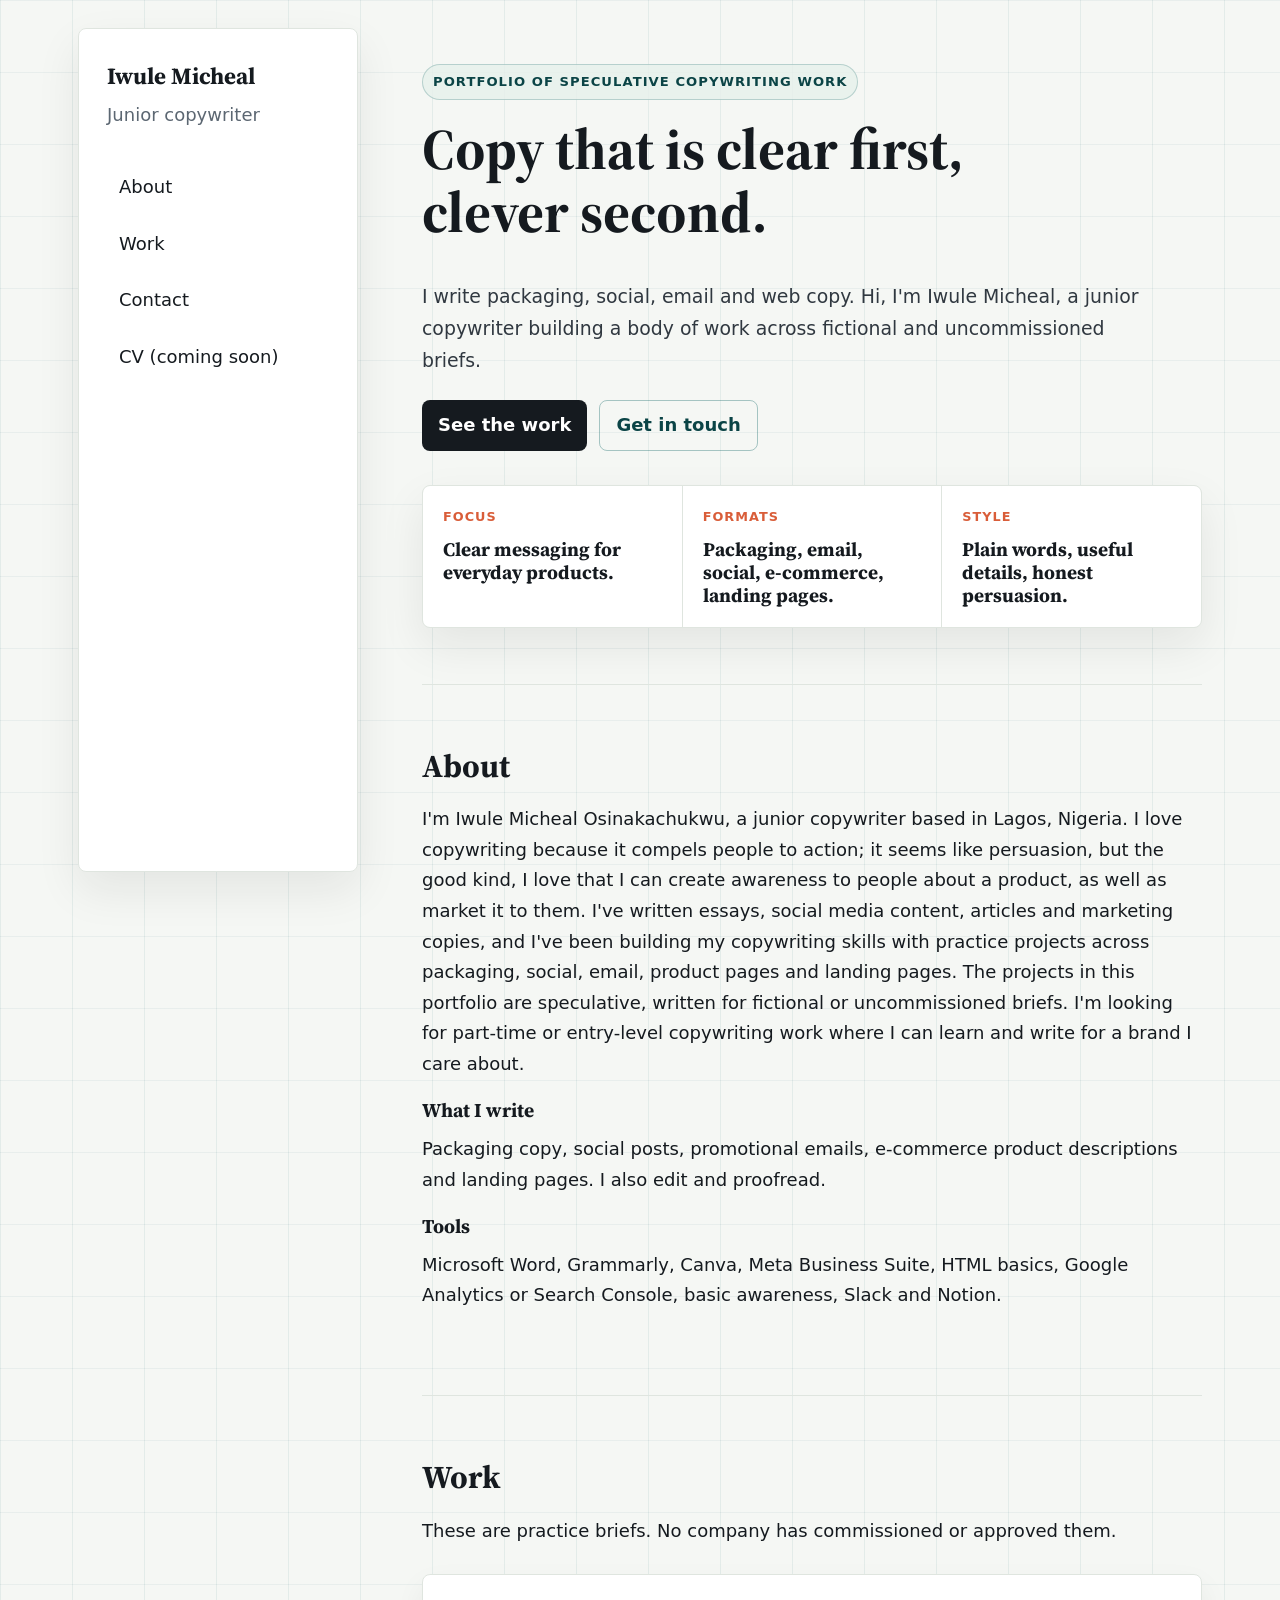
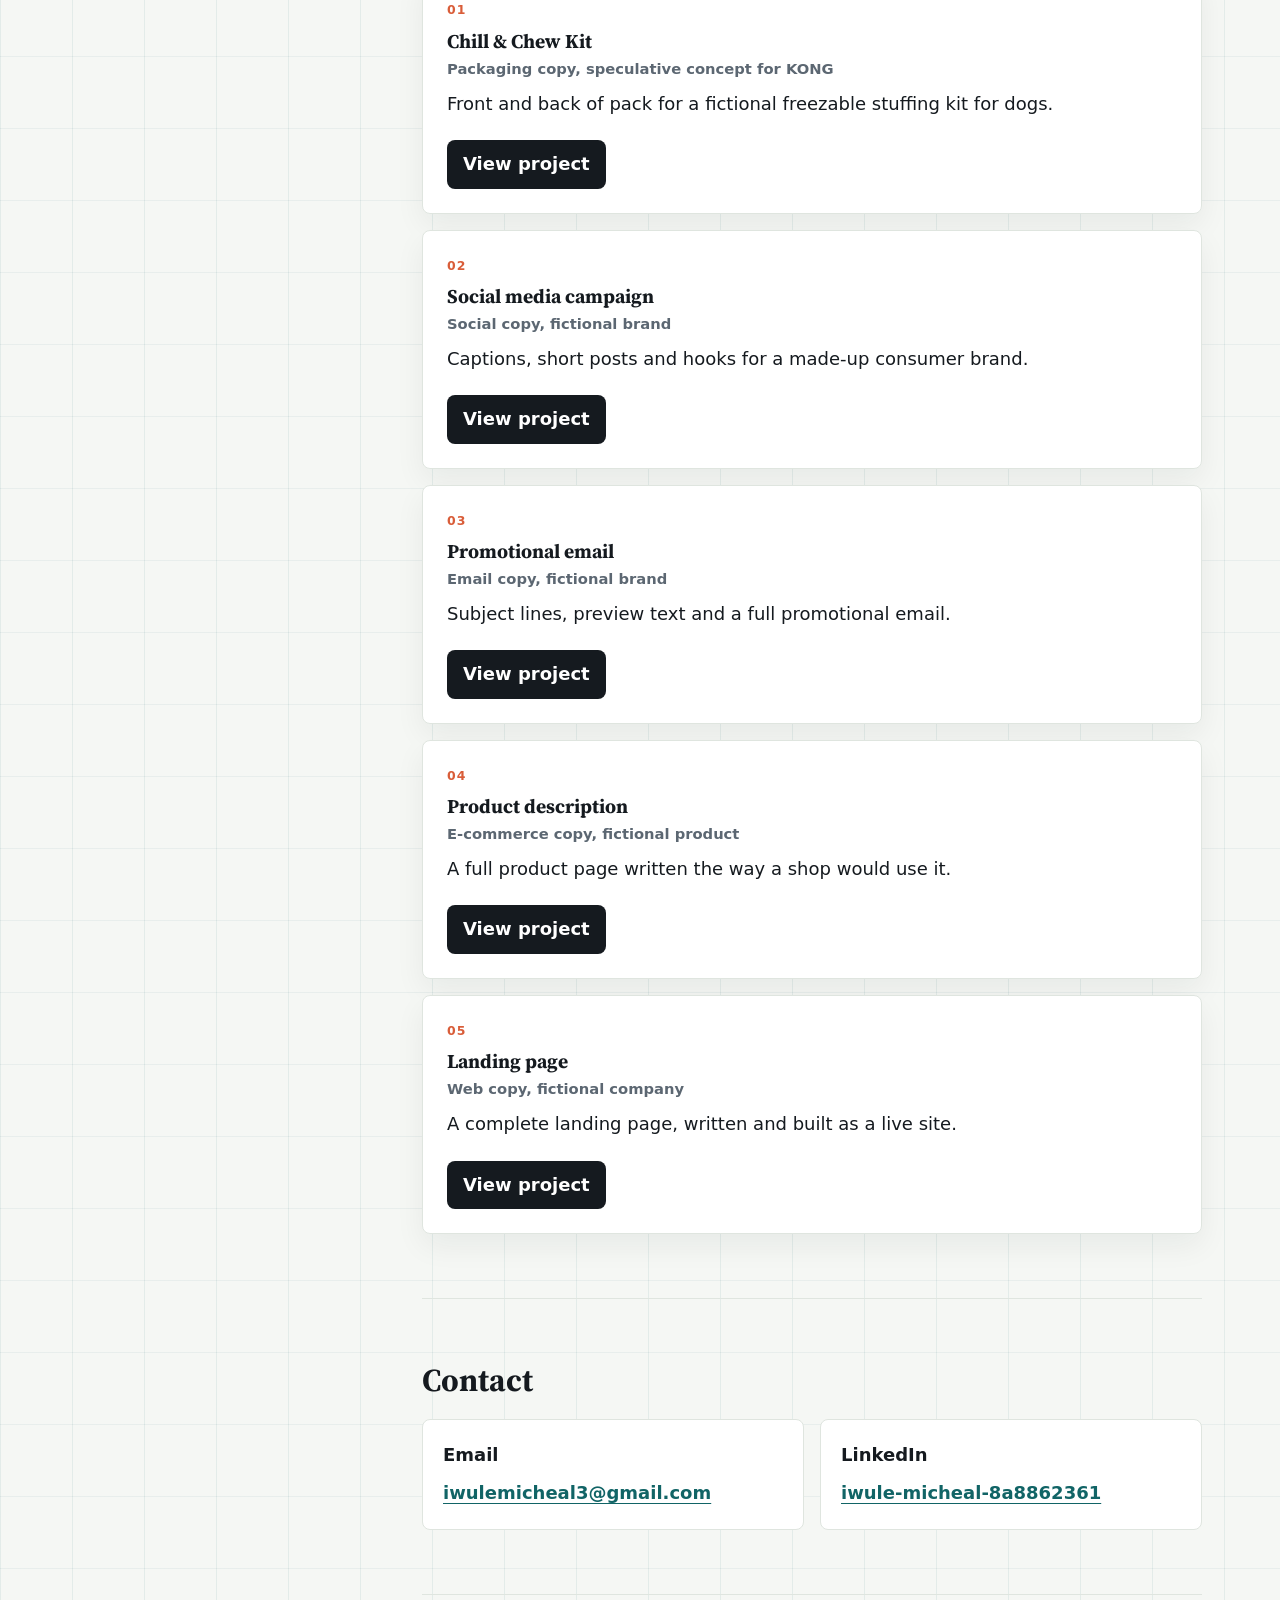
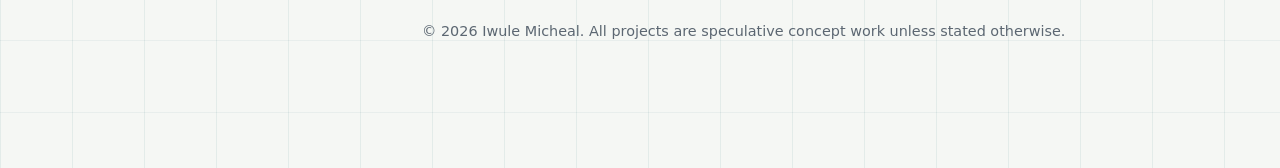
==== index.html @ 81a902f0 "Add files via upload" ====
<!DOCTYPE html>
<html lang="en">
<head>
<meta charset="UTF-8">
<meta name="viewport" content="width=device-width, initial-scale=1">
<title>Iwule Micheal | Junior Copywriter</title>
<meta name="description" content="Portfolio of Iwule Micheal, a junior copywriter. Speculative packaging, social, email, e-commerce and landing page projects.">
<link rel="preconnect" href="https://fonts.googleapis.com">
<link rel="stylesheet" href="https://fonts.googleapis.com/css2?family=Source+Serif+4:wght@400;600;700&display=swap">
<link rel="stylesheet" href="css/style.css">
<script src="js/main.js" defer></script>
</head>
<body>
<div class="layout">
  <aside class="side">
    <p class="name">Iwule Micheal</p>
    <p class="role">Junior copywriter</p>
    <nav aria-label="Main">
      <a href="#about">About</a>
      <a href="#work">Work</a>
      <a href="#contact">Contact</a>
      <a href="#" id="cv">CV (coming soon)</a>
    </nav>
  </aside>

  <main>
    <section id="home" class="hero">
      <p class="eyebrow">Portfolio of speculative copywriting work</p>
      <h1>Copy that is clear first, clever second.</h1>
      <p class="lead">I write packaging, social, email and web copy. Hi, I'm Iwule Micheal, a junior copywriter building a body of work across fictional and uncommissioned briefs.</p>
      <p class="actions"><a href="#work">See the work</a> <a href="#contact">Get in touch</a></p>
      <div class="hero-panel" aria-label="Portfolio snapshot">
        <div>
          <span>Focus</span>
          <strong>Clear messaging for everyday products.</strong>
        </div>
        <div>
          <span>Formats</span>
          <strong>Packaging, email, social, e-commerce, landing pages.</strong>
        </div>
        <div>
          <span>Style</span>
          <strong>Plain words, useful details, honest persuasion.</strong>
        </div>
      </div>
    </section>

    <section id="about">
      <h2>About</h2>
      <p>I'm Iwule Micheal Osinakachukwu, a junior copywriter based in Lagos, Nigeria. I love copywriting because it compels people to action; it seems like persuasion, but the good kind, I love that I can create awareness to people about a product, as well as market it to them.
I've written essays, social media content, articles and marketing copies, and I've been building my copywriting skills with practice projects across packaging, social, email, product pages and landing pages. The projects in this portfolio are speculative, written for fictional or uncommissioned briefs.
I'm looking for part-time or entry-level copywriting work where I can learn and  write for a brand I care about.</p>
      <h3>What I write</h3>
      <p>Packaging copy, social posts, promotional emails, e-commerce product descriptions and landing pages. I also edit and proofread.</p>
      <h3>Tools</h3>
      <p>Microsoft Word, Grammarly, Canva, Meta Business Suite, HTML basics, Google Analytics or Search Console, basic awareness, Slack and Notion.</p>
      <!-- Certifications: add a section here only when you have earned one. -->
    </section>

    <section id="work">
      <h2>Work</h2>
      <p>These are practice briefs. No company has commissioned or approved them.</p>
      <ul class="work">
        <li>
          <p class="project-num">01</p>
          <h3>Chill &amp; Chew Kit</h3>
          <p class="cat">Packaging copy, speculative concept for KONG</p>
          <p>Front and back of pack for a fictional freezable stuffing kit for dogs.</p>
          <a href="project-kong.html">View project</a>
        </li>
        <li>
          <p class="project-num">02</p>
          <h3>Social media campaign</h3>
          <p class="cat">Social copy, fictional brand</p>
          <p>Captions, short posts and hooks for a made-up consumer brand.</p>
          <a href="project-social.html">View project</a>
        </li>
        <li>
          <p class="project-num">03</p>
          <h3>Promotional email</h3>
          <p class="cat">Email copy, fictional brand</p>
          <p>Subject lines, preview text and a full promotional email.</p>
          <a href="project-email.html">View project</a>
        </li>
        <li>
          <p class="project-num">04</p>
          <h3>Product description</h3>
          <p class="cat">E-commerce copy, fictional product</p>
          <p>A full product page written the way a shop would use it.</p>
          <a href="project-ecommerce.html">View project</a>
        </li>
        <li>
          <p class="project-num">05</p>
          <h3>Landing page</h3>
          <p class="cat">Web copy, fictional company</p>
          <p>A complete landing page, written and built as a live site.</p>
          <a href="project-landing.html">View project</a>
        </li>
      </ul>
    </section>

    <section id="contact">
      <h2>Contact</h2>
      <div class="contact-grid">
        <p>Email <a href="mailto:iwulemicheal3@gmail.com">iwulemicheal3@gmail.com</a></p>
        <p>LinkedIn <a href="https://www.linkedin.com/in/iwule-micheal-8a8862361/">iwule-micheal-8a8862361</a></p>
      </div>
    </section>

    <footer>
      <p>&copy; 2026 Iwule Micheal. All projects are speculative concept work unless stated otherwise.</p>
    </footer>
  </main>
</div>
</body>
</html>
---- css/style.css ----
:root{
  --bg:#f5f7f4;
  --panel:#ffffff;
  --ink:#151a1f;
  --muted:#5c6772;
  --line:#dfe5df;
  --accent:#116466;
  --accent-strong:#0b4446;
  --warm:#d95d39;
  --mark:#f4c95d;
  --wash:#e6f0eb;
  --shadow:0 18px 45px rgba(21,26,31,.08);
}

*{box-sizing:border-box}
html{scroll-behavior:smooth}
body{
  margin:0;
  background:
    linear-gradient(90deg,rgba(17,100,102,.08) 1px,transparent 1px),
    linear-gradient(180deg,rgba(17,100,102,.06) 1px,transparent 1px),
    var(--bg);
  background-size:72px 72px;
  color:var(--ink);
  font:18px/1.7 system-ui,-apple-system,"Segoe UI",sans-serif;
}

a{color:var(--accent);text-underline-offset:4px;text-decoration-thickness:1px}
a:hover{color:var(--accent-strong)}
a:focus-visible{outline:3px solid var(--mark);outline-offset:4px}

h1,h2,h3,h4{
  margin:0 0 .65em;
  font-family:"Source Serif 4",Georgia,serif;
  line-height:1.08;
  letter-spacing:0;
}
h1{font-size:3.6rem;max-width:9.5em}
h2{font-size:2rem}
h3{font-size:1.22rem}
h4{font-size:.9rem;text-transform:uppercase;letter-spacing:.08em;color:var(--muted)}
p{margin:0 0 1.15em}

.layout{
  display:grid;
  grid-template-columns:280px minmax(0,1fr);
  gap:64px;
  width:min(1180px,100%);
  margin:0 auto;
  padding:28px;
}

.side{
  position:sticky;
  top:28px;
  align-self:start;
  min-height:calc(100vh - 56px);
  padding:28px;
  background:var(--panel);
  border:1px solid var(--line);
  border-radius:8px;
  box-shadow:var(--shadow);
}
.side .name{
  margin:0;
  font-family:"Source Serif 4",Georgia,serif;
  font-size:1.45rem;
  font-weight:700;
}
.side .role{
  margin:4px 0 32px;
  color:var(--muted);
}
.side nav{
  display:grid;
  gap:8px;
}
.side nav a{
  padding:9px 12px;
  border-radius:8px;
  color:var(--ink);
  text-decoration:none;
}
.side nav a:hover,
.side nav a.is-active{
  background:var(--wash);
  color:var(--accent-strong);
}

main{
  max-width:780px;
  padding:36px 0 80px;
}
section{
  padding:64px 0;
  border-top:1px solid var(--line);
}
section:first-child{border-top:0;padding-top:0}
.hero{padding-bottom:56px}
.eyebrow{
  display:inline-flex;
  margin:0 0 18px;
  padding:6px 10px;
  border:1px solid rgba(17,100,102,.24);
  border-radius:999px;
  background:rgba(230,240,235,.8);
  color:var(--accent-strong);
  font-size:.82rem;
  font-weight:700;
  text-transform:uppercase;
  letter-spacing:.08em;
}
.lead{
  max-width:38em;
  color:#303840;
  font-size:1.18rem;
}
.actions{
  display:flex;
  flex-wrap:wrap;
  gap:12px;
  margin-top:24px;
}
.actions a,
.work a{
  display:inline-flex;
  align-items:center;
  min-height:42px;
  padding:9px 16px;
  border-radius:8px;
  background:var(--ink);
  color:#fff;
  font-weight:700;
  text-decoration:none;
}
.actions a + a{
  background:transparent;
  color:var(--accent-strong);
  border:1px solid rgba(17,100,102,.35);
}
.actions a:hover,
.work a:hover{
  background:var(--accent-strong);
  color:#fff;
}
.hero-panel{
  display:grid;
  grid-template-columns:repeat(3,1fr);
  gap:1px;
  margin-top:34px;
  overflow:hidden;
  border:1px solid var(--line);
  border-radius:8px;
  background:var(--line);
  box-shadow:var(--shadow);
}
.hero-panel div{
  min-height:132px;
  padding:20px;
  background:var(--panel);
}
.hero-panel span{
  display:block;
  margin-bottom:10px;
  color:var(--warm);
  font-size:.8rem;
  font-weight:800;
  text-transform:uppercase;
  letter-spacing:.08em;
}
.hero-panel strong{
  display:block;
  font-family:"Source Serif 4",Georgia,serif;
  font-size:1.2rem;
  line-height:1.2;
}

.work{
  display:grid;
  gap:16px;
  list-style:none;
  margin:28px 0 0;
  padding:0;
}
.work li{
  position:relative;
  padding:24px;
  background:var(--panel);
  border:1px solid var(--line);
  border-radius:8px;
  box-shadow:0 12px 30px rgba(21,26,31,.06);
  transition:transform .2s ease,box-shadow .2s ease,border-color .2s ease;
}
.work li:hover{
  transform:translateY(-3px);
  border-color:rgba(17,100,102,.35);
  box-shadow:var(--shadow);
}
.project-num{
  margin:0 0 10px;
  color:var(--warm);
  font-size:.78rem;
  font-weight:800;
  letter-spacing:.08em;
}
.work h3{margin-bottom:4px}
.work .cat{
  margin:0 0 8px;
  color:var(--muted);
  font-size:.92rem;
  font-weight:700;
}
.work p:not(.cat):not(.project-num){max-width:36em}

.notice{
  margin:0 0 30px;
  padding:14px 16px;
  border-left:4px solid var(--warm);
  background:#fff8ec;
  border-radius:0 8px 8px 0;
  color:#4d3a2e;
  font-size:.95rem;
}
.pack{
  margin:18px 0 28px;
  padding:24px;
  background:var(--panel);
  border:1px solid var(--line);
  border-radius:8px;
  box-shadow:0 12px 30px rgba(21,26,31,.06);
}
.pack .brand{
  margin:0;
  color:var(--accent-strong);
  font-weight:800;
  letter-spacing:.08em;
}
.pack .prod{
  margin:4px 0 2px;
  font-family:"Source Serif 4",Georgia,serif;
  font-size:2rem;
  font-weight:700;
  line-height:1.1;
}
.pack .sub{margin:0 0 16px;color:var(--muted)}
.pack .tag{
  margin:0 0 16px;
  color:var(--accent-strong);
  font-size:1.18rem;
  font-weight:700;
}
.pack ul,.pack ol{padding-left:1.25em}
.pack li{margin:.35em 0}
.todo{background:var(--mark);padding:0 4px}

.contact-grid{
  display:grid;
  grid-template-columns:repeat(2,1fr);
  gap:16px;
}
.contact-grid p{
  margin:0;
  padding:20px;
  background:var(--panel);
  border:1px solid var(--line);
  border-radius:8px;
  font-weight:800;
}
.contact-grid a{
  display:block;
  margin-top:8px;
  font-weight:600;
  overflow-wrap:anywhere;
}

footer{
  color:var(--muted);
  font-size:.9rem;
  border-top:1px solid var(--line);
  padding-top:24px;
}

.reveal{
  opacity:0;
  transform:translateY(14px);
  transition:opacity .45s ease,transform .45s ease;
}
.reveal.is-visible{
  opacity:1;
  transform:none;
}

@media (prefers-reduced-motion:reduce){
  html{scroll-behavior:auto}
  .work li,.reveal{transition:none}
  .work li:hover{transform:none}
}

@media (max-width:900px){
  body{font-size:17px}
  h1{font-size:2.7rem}
  .layout{
    grid-template-columns:1fr;
    gap:0;
    padding:18px;
  }
  .side{
    position:static;
    min-height:0;
    padding:20px;
  }
  .side nav{
    display:flex;
    flex-wrap:wrap;
  }
  main{max-width:none;padding-top:28px}
  section{padding:48px 0}
  .hero-panel,.contact-grid{grid-template-columns:1fr}
}

@media (max-width:560px){
  body{font-size:16px;background-size:48px 48px}
  h1{font-size:2.25rem}
  h2{font-size:1.65rem}
  .layout{padding:12px}
  .side{padding:18px}
  .actions a,.work a{width:100%;justify-content:center}
  .pack,.work li{padding:20px}
}
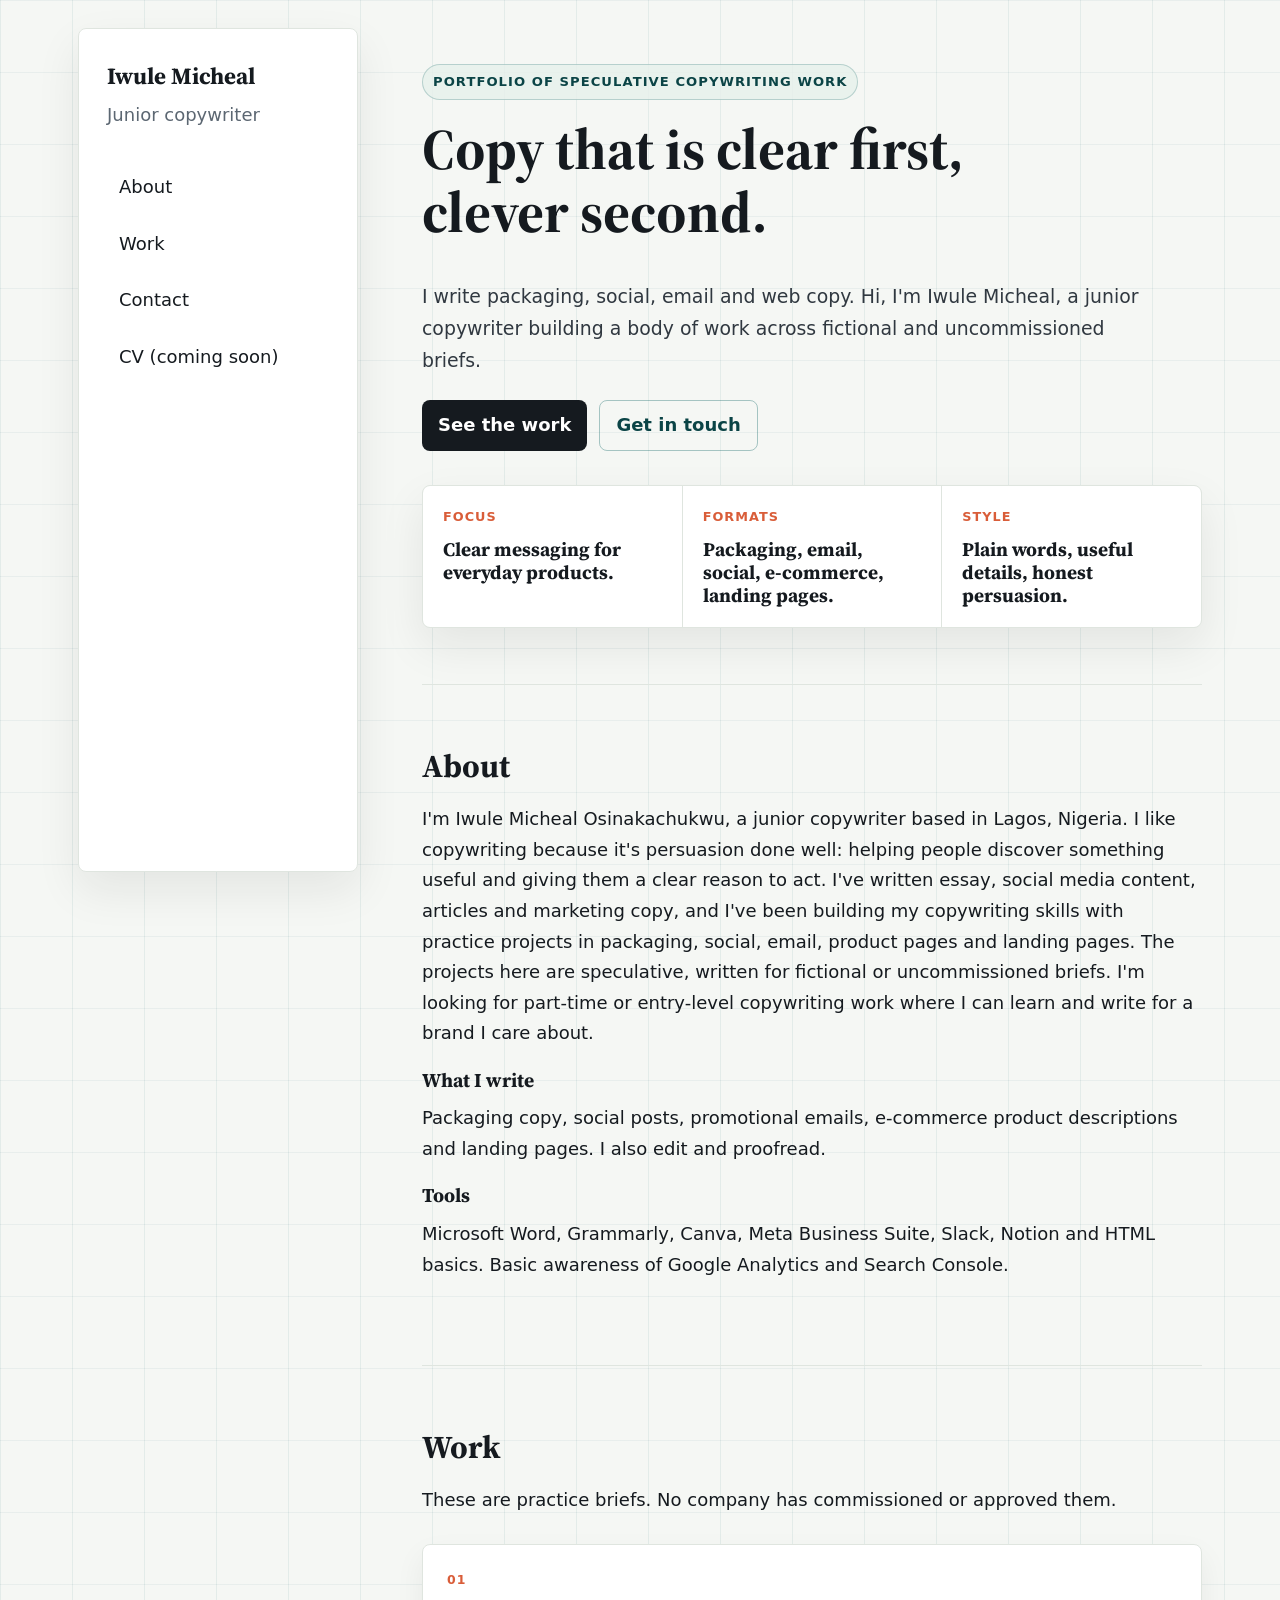
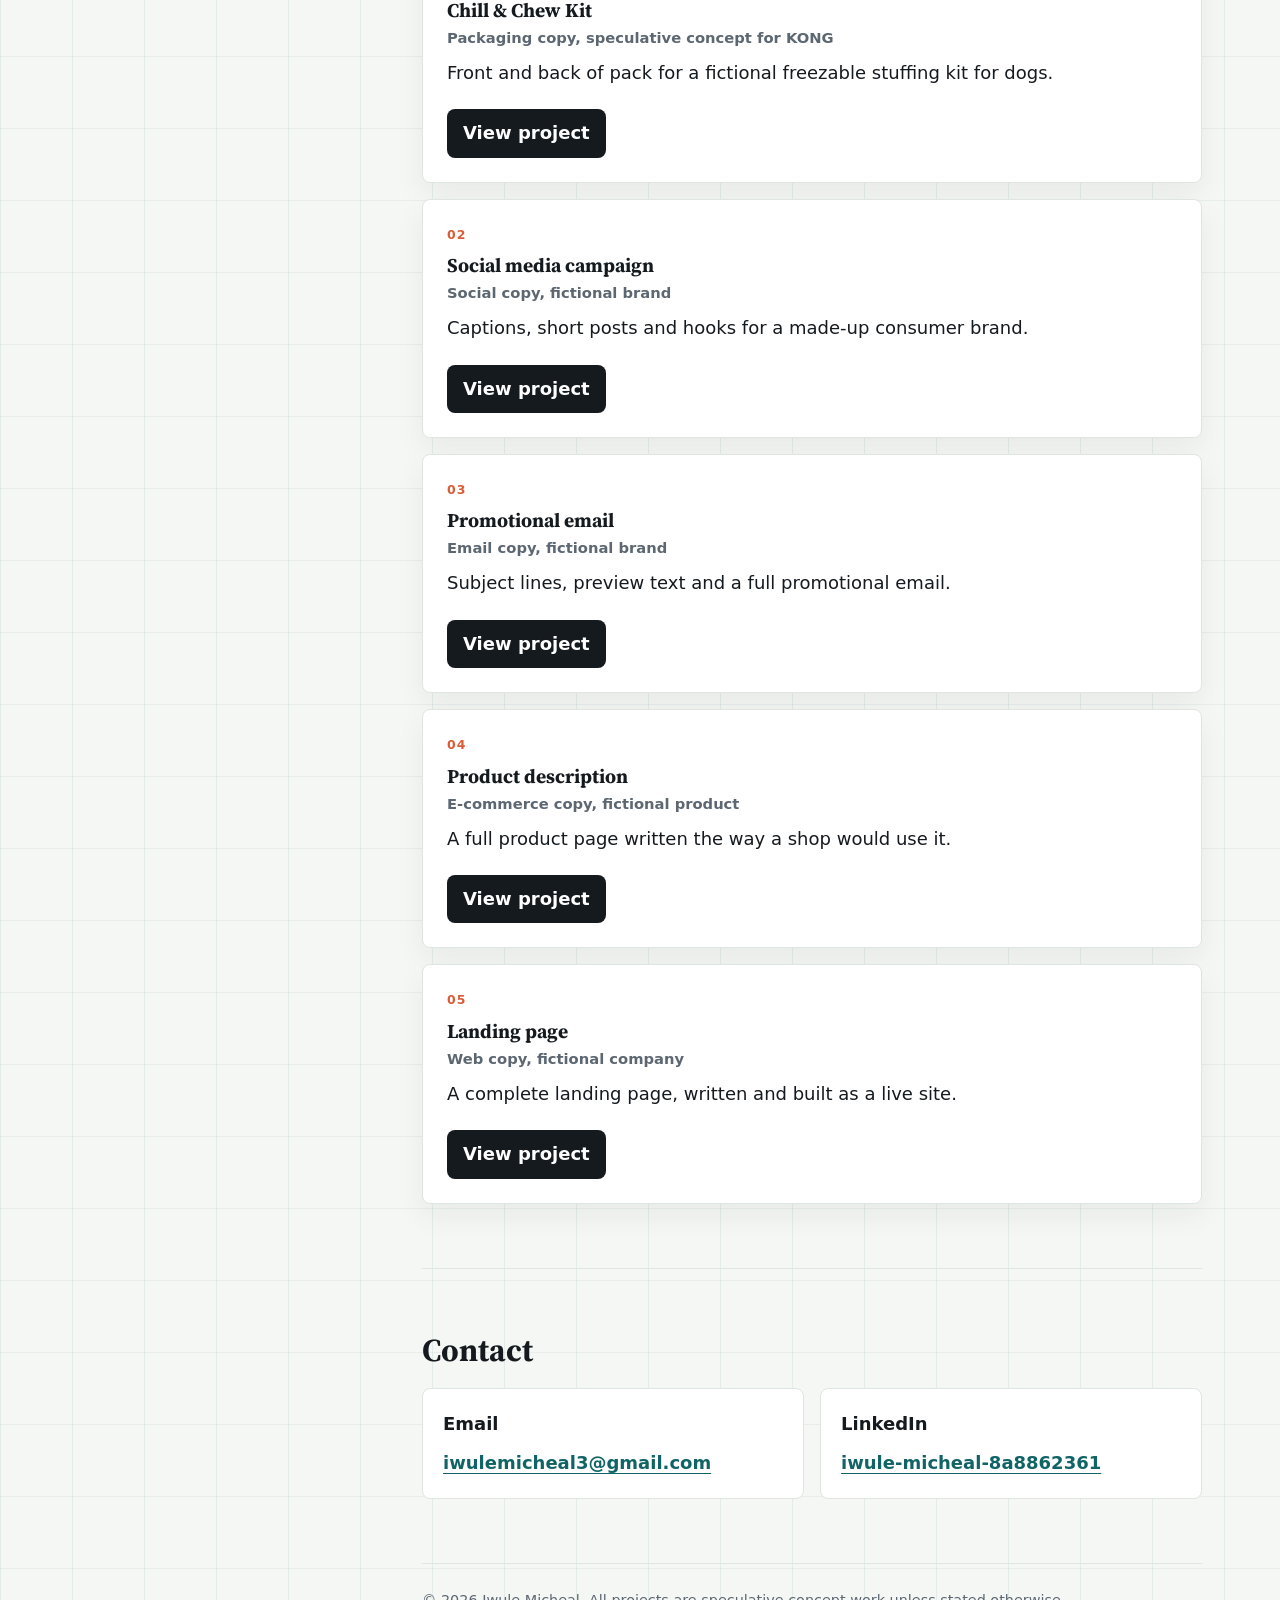
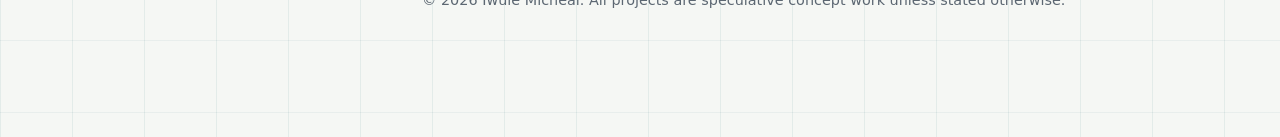
==== commit 86928525: "Add files via upload" ====
--- a/index.html
+++ b/index.html
@@ -8,6 +8,7 @@
 <link rel="preconnect" href="https://fonts.googleapis.com">
 <link rel="stylesheet" href="https://fonts.googleapis.com/css2?family=Source+Serif+4:wght@400;600;700&display=swap">
 <link rel="stylesheet" href="css/style.css">
+<link rel="icon" href="data:image/svg+xml,%3Csvg xmlns='http://www.w3.org/2000/svg' viewBox='0 0 32 32'%3E%3Crect width='32' height='32' rx='6' fill='%230f5c5c'/%3E%3Ctext x='16' y='23.5' font-family='Georgia,serif' font-size='22' font-weight='700' text-anchor='middle' fill='white'%3EIM%3C/text%3E%3C/svg%3E">
 <script src="js/main.js" defer></script>
 </head>
 <body>
@@ -47,13 +48,15 @@
 
     <section id="about">
       <h2>About</h2>
-      <p>I'm Iwule Micheal Osinakachukwu, a junior copywriter based in Lagos, Nigeria. I love copywriting because it compels people to action; it seems like persuasion, but the good kind, I love that I can create awareness to people about a product, as well as market it to them.
-I've written essays, social media content, articles and marketing copies, and I've been building my copywriting skills with practice projects across packaging, social, email, product pages and landing pages. The projects in this portfolio are speculative, written for fictional or uncommissioned briefs.
-I'm looking for part-time or entry-level copywriting work where I can learn and  write for a brand I care about.</p>
+      <p>I'm Iwule Micheal Osinakachukwu, a junior copywriter based in Lagos, Nigeria. I like copywriting because it's persuasion done well: helping people discover something useful and giving them a clear reason to act.
+
+I've written essay, social media content, articles and marketing copy, and I've been building my copywriting skills with practice projects in packaging, social, email, product pages and landing pages. The projects here are speculative, written for fictional or uncommissioned briefs.
+
+I'm looking for part-time or entry-level copywriting work where I can learn and write for a brand I care about.</p>
       <h3>What I write</h3>
       <p>Packaging copy, social posts, promotional emails, e-commerce product descriptions and landing pages. I also edit and proofread.</p>
       <h3>Tools</h3>
-      <p>Microsoft Word, Grammarly, Canva, Meta Business Suite, HTML basics, Google Analytics or Search Console, basic awareness, Slack and Notion.</p>
+      <p>Microsoft Word, Grammarly, Canva, Meta Business Suite, Slack, Notion and HTML basics. Basic awareness of Google Analytics and Search Console.</p>
       <!-- Certifications: add a section here only when you have earned one. -->
     </section>
 
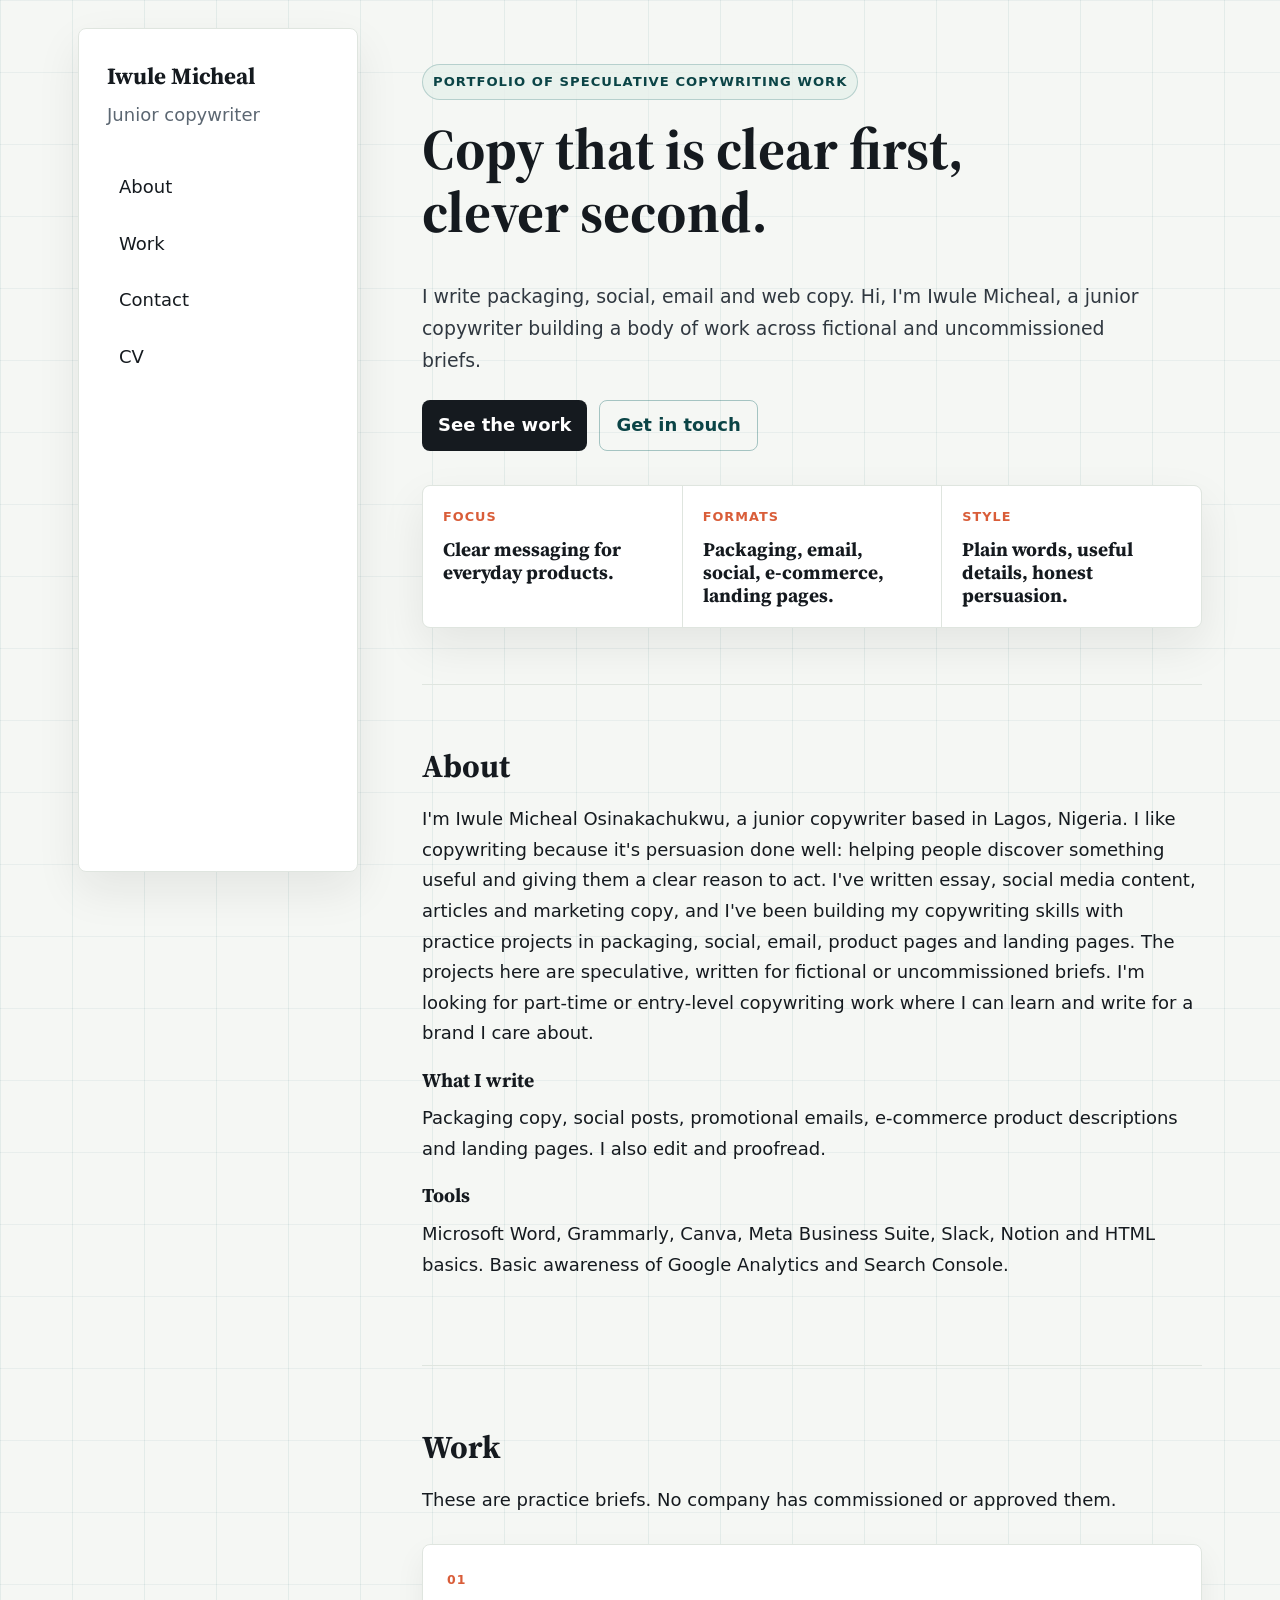
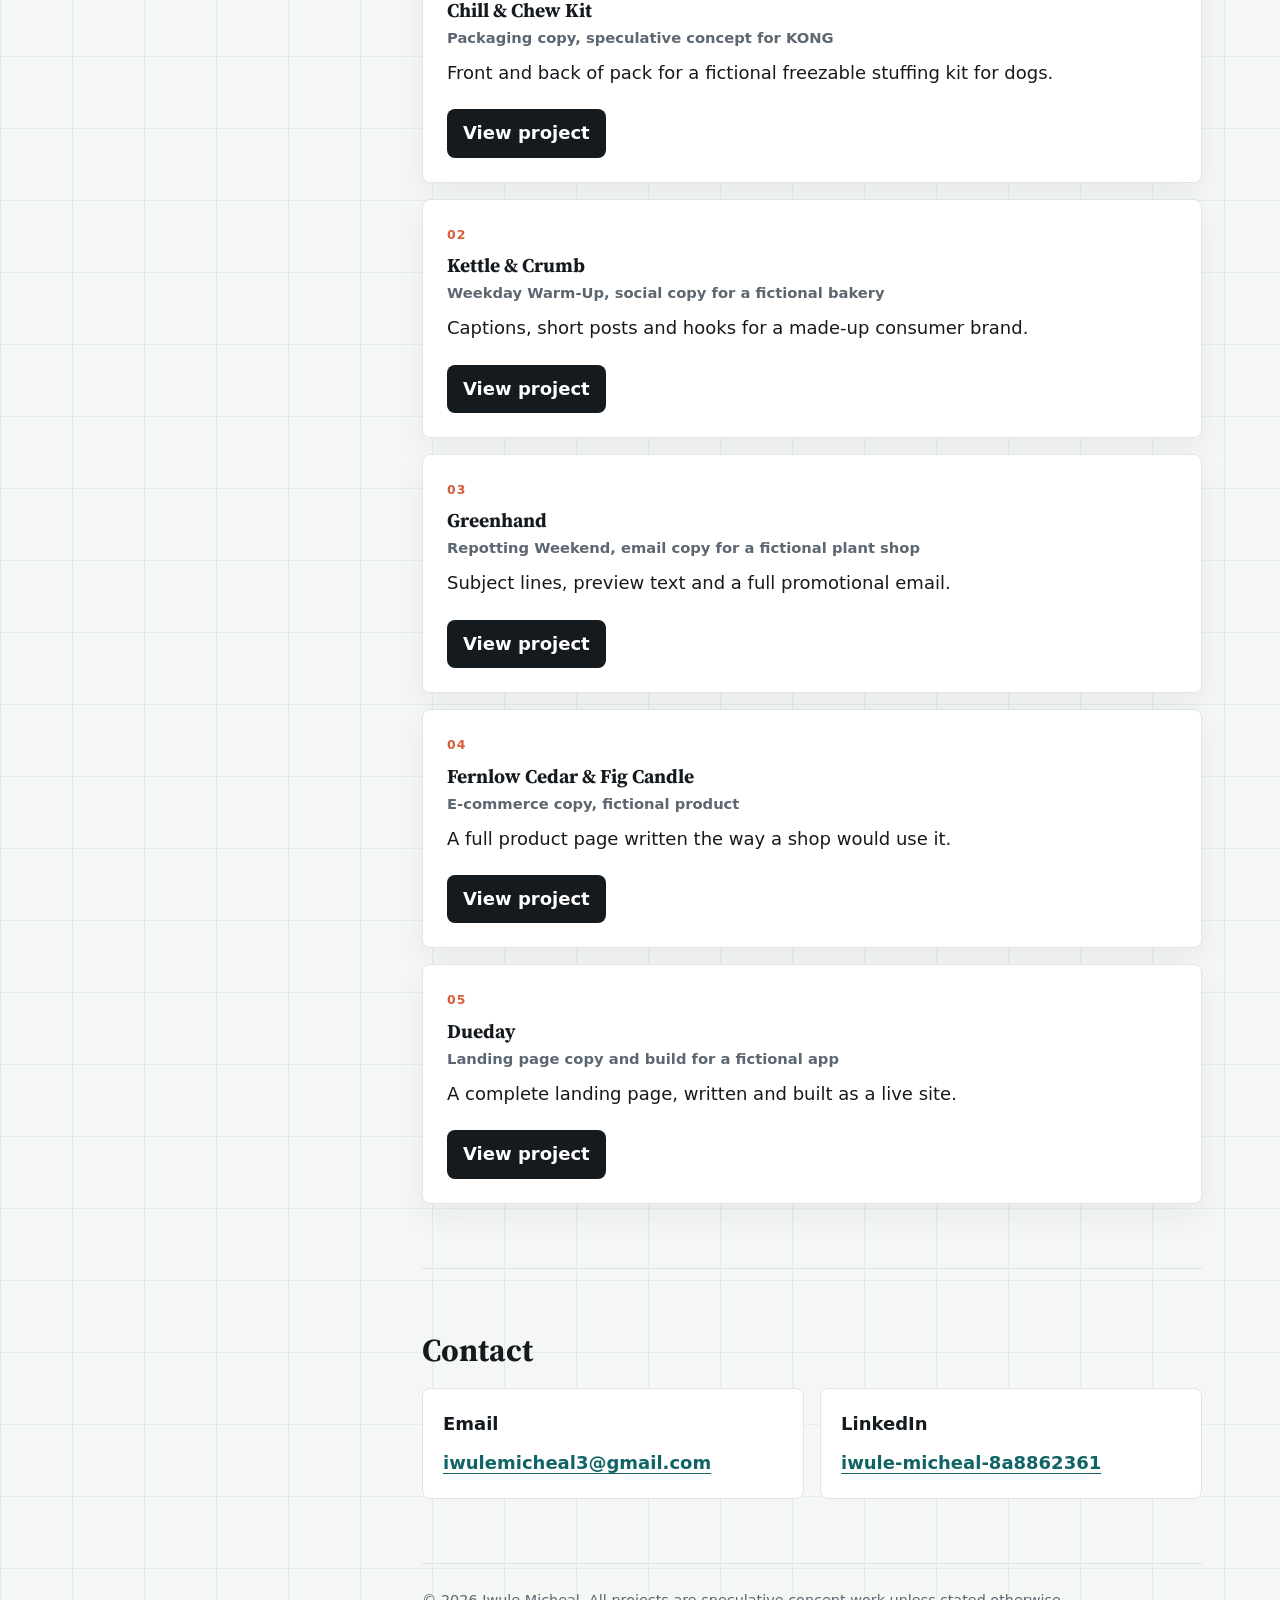
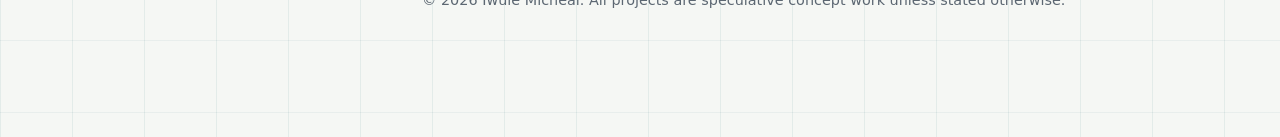
==== commit 769b91d2: "Add files via upload" ====
--- a/index.html
+++ b/index.html
@@ -20,7 +20,7 @@
       <a href="#about">About</a>
       <a href="#work">Work</a>
       <a href="#contact">Contact</a>
-      <a href="#" id="cv">CV (coming soon)</a>
+      <a href="files/Iwule-Micheal-CV.pdf" id="cv" target="_blank" rel="noopener">CV</a>
     </nav>
   </aside>
 
@@ -73,29 +73,29 @@
         </li>
         <li>
           <p class="project-num">02</p>
-          <h3>Social media campaign</h3>
-          <p class="cat">Social copy, fictional brand</p>
+          <h3>Kettle & Crumb</h3>
+          <p class="cat">Weekday Warm-Up, social copy for a fictional bakery</p>
           <p>Captions, short posts and hooks for a made-up consumer brand.</p>
           <a href="project-social.html">View project</a>
         </li>
         <li>
           <p class="project-num">03</p>
-          <h3>Promotional email</h3>
-          <p class="cat">Email copy, fictional brand</p>
+          <h3>Greenhand</h3>
+          <p class="cat">Repotting Weekend, email copy for a fictional plant shop</p>
           <p>Subject lines, preview text and a full promotional email.</p>
           <a href="project-email.html">View project</a>
         </li>
         <li>
           <p class="project-num">04</p>
-          <h3>Product description</h3>
+          <h3>Fernlow Cedar & Fig Candle</h3>
           <p class="cat">E-commerce copy, fictional product</p>
           <p>A full product page written the way a shop would use it.</p>
           <a href="project-ecommerce.html">View project</a>
         </li>
         <li>
           <p class="project-num">05</p>
-          <h3>Landing page</h3>
-          <p class="cat">Web copy, fictional company</p>
+          <h3>Dueday</h3>
+          <p class="cat">Landing page copy and build for a fictional app</p>
           <p>A complete landing page, written and built as a live site.</p>
           <a href="project-landing.html">View project</a>
         </li>
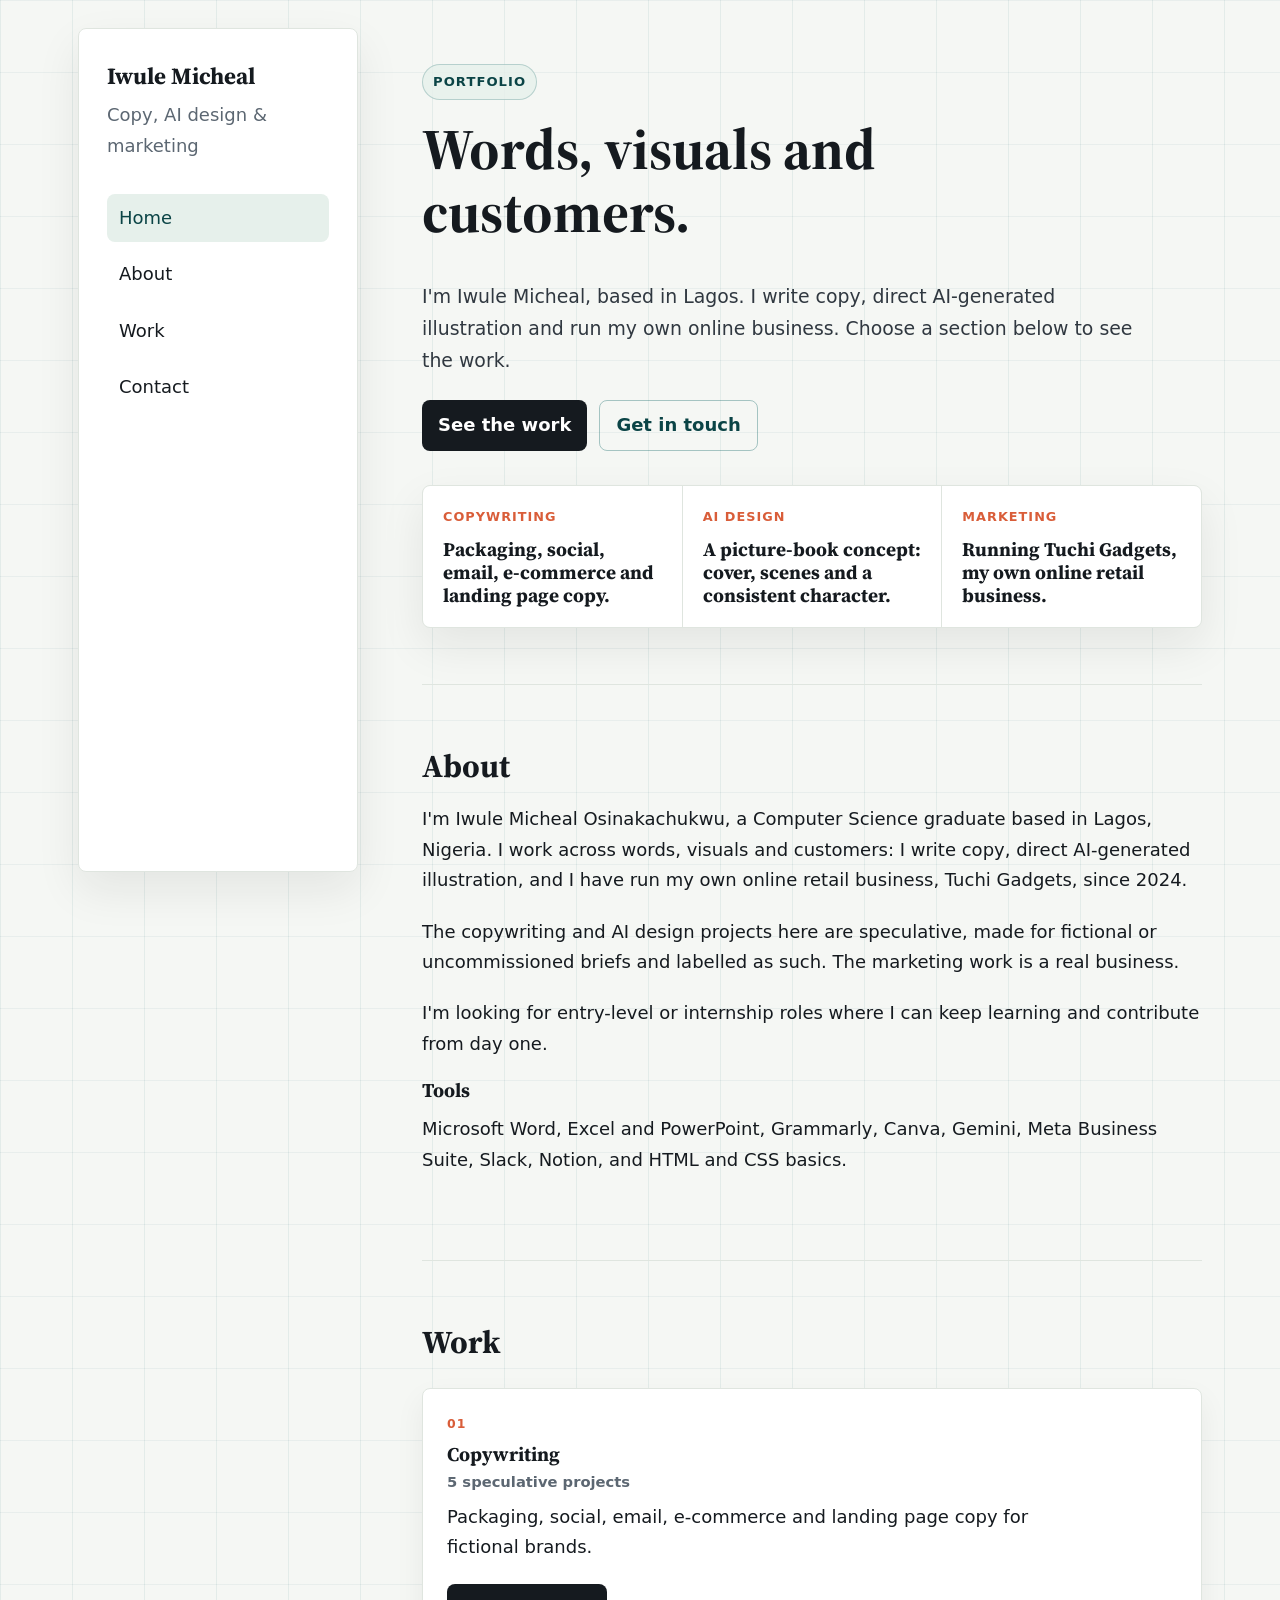
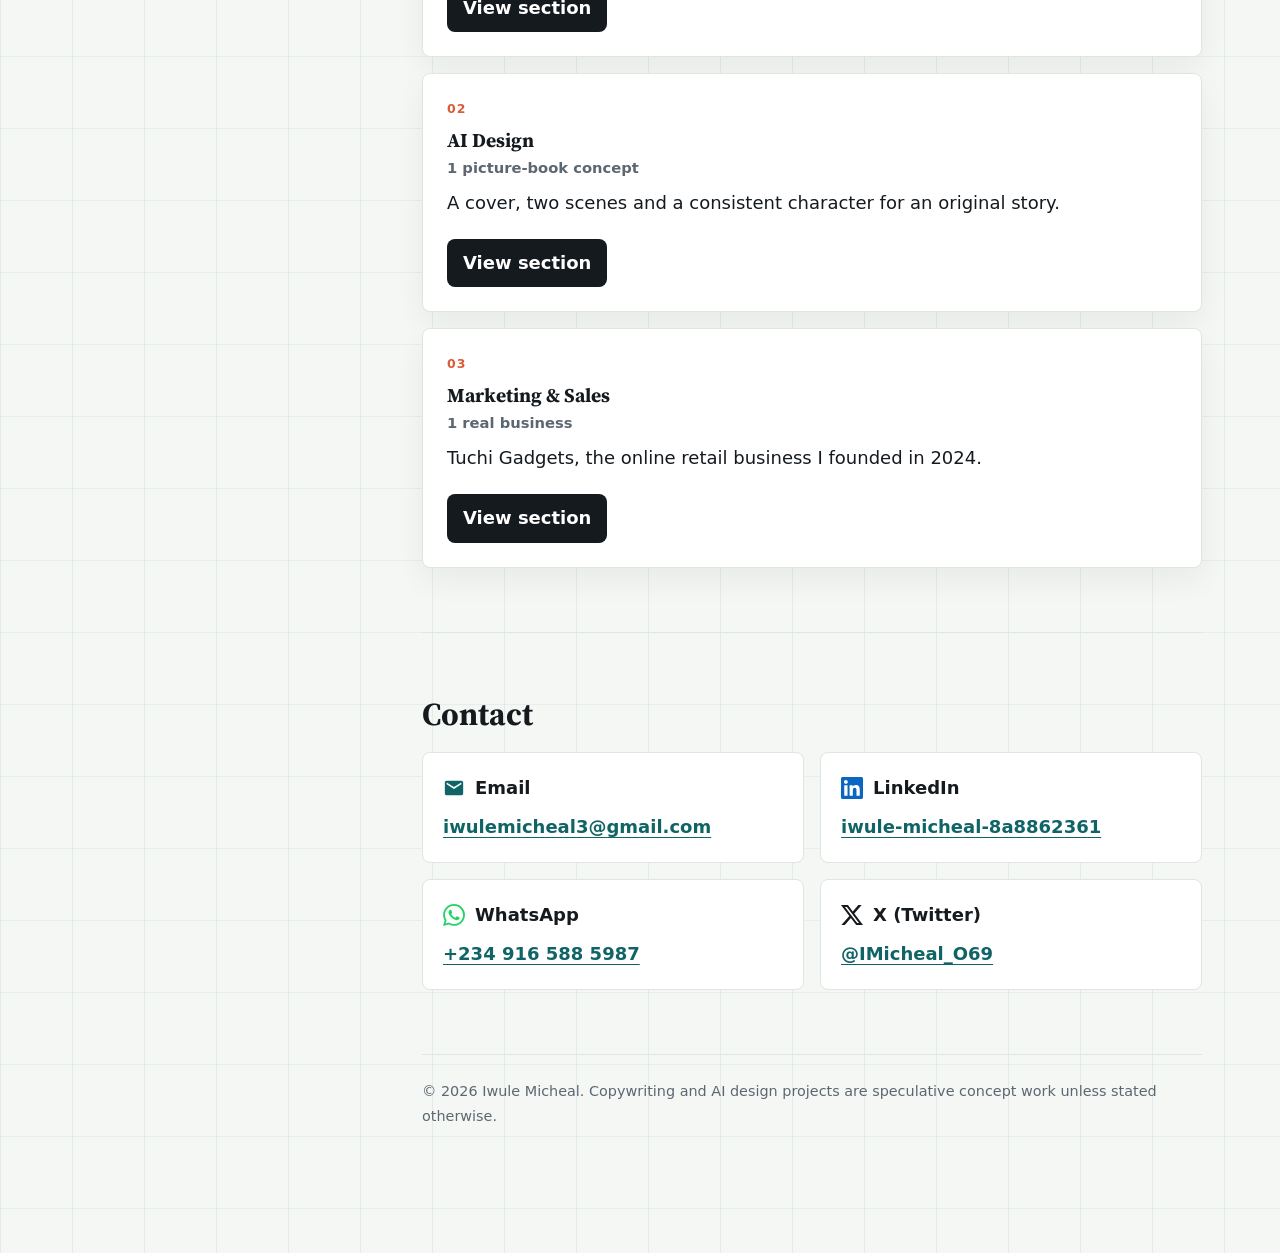
==== commit 3b5aa174: "Add files via upload" ====
--- a/index.html
+++ b/index.html
@@ -3,101 +3,88 @@
 <head>
 <meta charset="UTF-8">
 <meta name="viewport" content="width=device-width, initial-scale=1">
-<title>Iwule Micheal | Junior Copywriter</title>
-<meta name="description" content="Portfolio of Iwule Micheal, a junior copywriter. Speculative packaging, social, email, e-commerce and landing page projects.">
+<title>Iwule Micheal | Copywriting, AI Design &amp; Marketing</title>
+<meta name="description" content="Portfolio of Iwule Micheal: copywriting, AI-illustrated design and digital marketing work.">
 <link rel="preconnect" href="https://fonts.googleapis.com">
 <link rel="stylesheet" href="https://fonts.googleapis.com/css2?family=Source+Serif+4:wght@400;600;700&display=swap">
 <link rel="stylesheet" href="css/style.css">
 <link rel="icon" href="data:image/svg+xml,%3Csvg xmlns='http://www.w3.org/2000/svg' viewBox='0 0 32 32'%3E%3Crect width='32' height='32' rx='6' fill='%230f5c5c'/%3E%3Ctext x='16' y='23.5' font-family='Georgia,serif' font-size='22' font-weight='700' text-anchor='middle' fill='white'%3EIM%3C/text%3E%3C/svg%3E">
-<script src="js/main.js" defer></script>
+<script src="js/main.js?v=4" defer></script>
 </head>
 <body>
 <div class="layout">
   <aside class="side">
     <p class="name">Iwule Micheal</p>
-    <p class="role">Junior copywriter</p>
+    <p class="role">Copy, AI design &amp; marketing</p>
     <nav aria-label="Main">
+      <a href="#home">Home</a>
       <a href="#about">About</a>
       <a href="#work">Work</a>
+      <div class="subnav">
+        <a href="copywriting.html">Copywriting</a>
+        <a href="ai-design.html">AI Design</a>
+        <a href="marketing.html">Marketing</a>
+      </div>
       <a href="#contact">Contact</a>
-      <a href="files/Iwule-Micheal-CV.pdf" id="cv" target="_blank" rel="noopener">CV</a>
+    </nav>
     </nav>
   </aside>
 
   <main>
     <section id="home" class="hero">
-      <p class="eyebrow">Portfolio of speculative copywriting work</p>
-      <h1>Copy that is clear first, clever second.</h1>
-      <p class="lead">I write packaging, social, email and web copy. Hi, I'm Iwule Micheal, a junior copywriter building a body of work across fictional and uncommissioned briefs.</p>
+      <p class="eyebrow">Portfolio</p>
+      <h1>Words, visuals and customers.</h1>
+      <p class="lead">I'm Iwule Micheal, based in Lagos. I write copy, direct AI-generated illustration and run my own online business. Choose a section below to see the work.</p>
       <p class="actions"><a href="#work">See the work</a> <a href="#contact">Get in touch</a></p>
       <div class="hero-panel" aria-label="Portfolio snapshot">
         <div>
-          <span>Focus</span>
-          <strong>Clear messaging for everyday products.</strong>
+          <span>Copywriting</span>
+          <strong>Packaging, social, email, e-commerce and landing page copy.</strong>
         </div>
         <div>
-          <span>Formats</span>
-          <strong>Packaging, email, social, e-commerce, landing pages.</strong>
+          <span>AI Design</span>
+          <strong>A picture-book concept: cover, scenes and a consistent character.</strong>
         </div>
         <div>
-          <span>Style</span>
-          <strong>Plain words, useful details, honest persuasion.</strong>
+          <span>Marketing</span>
+          <strong>Running Tuchi Gadgets, my own online retail business.</strong>
         </div>
       </div>
     </section>
 
     <section id="about">
       <h2>About</h2>
-      <p>I'm Iwule Micheal Osinakachukwu, a junior copywriter based in Lagos, Nigeria. I like copywriting because it's persuasion done well: helping people discover something useful and giving them a clear reason to act.
-
-I've written essay, social media content, articles and marketing copy, and I've been building my copywriting skills with practice projects in packaging, social, email, product pages and landing pages. The projects here are speculative, written for fictional or uncommissioned briefs.
-
-I'm looking for part-time or entry-level copywriting work where I can learn and write for a brand I care about.</p>
-      <h3>What I write</h3>
-      <p>Packaging copy, social posts, promotional emails, e-commerce product descriptions and landing pages. I also edit and proofread.</p>
+      <p>I'm Iwule Micheal Osinakachukwu, a Computer Science graduate based in Lagos, Nigeria. I work across words, visuals and customers: I write copy, direct AI-generated illustration, and I have run my own online retail business, Tuchi Gadgets, since 2024.</p>
+      <p>The copywriting and AI design projects here are speculative, made for fictional or uncommissioned briefs and labelled as such. The marketing work is a real business.</p>
+      <p>I'm looking for entry-level or internship roles where I can keep learning and contribute from day one.</p>
       <h3>Tools</h3>
-      <p>Microsoft Word, Grammarly, Canva, Meta Business Suite, Slack, Notion and HTML basics. Basic awareness of Google Analytics and Search Console.</p>
+      <p>Microsoft Word, Excel and PowerPoint, Grammarly, Canva, Gemini, Meta Business Suite, Slack, Notion, and HTML and CSS basics.</p>
       <!-- Certifications: add a section here only when you have earned one. -->
     </section>
 
     <section id="work">
       <h2>Work</h2>
-      <p>These are practice briefs. No company has commissioned or approved them.</p>
       <ul class="work">
         <li>
           <p class="project-num">01</p>
-          <h3>Chill &amp; Chew Kit</h3>
-          <p class="cat">Packaging copy, speculative concept for KONG</p>
-          <p>Front and back of pack for a fictional freezable stuffing kit for dogs.</p>
-          <a href="project-kong.html">View project</a>
+          <h3>Copywriting</h3>
+          <p class="cat">5 speculative projects</p>
+          <p>Packaging, social, email, e-commerce and landing page copy for fictional brands.</p>
+          <a href="copywriting.html">View section</a>
         </li>
         <li>
           <p class="project-num">02</p>
-          <h3>Kettle & Crumb</h3>
-          <p class="cat">Weekday Warm-Up, social copy for a fictional bakery</p>
-          <p>Captions, short posts and hooks for a made-up consumer brand.</p>
-          <a href="project-social.html">View project</a>
+          <h3>AI Design</h3>
+          <p class="cat">1 picture-book concept</p>
+          <p>A cover, two scenes and a consistent character for an original story.</p>
+          <a href="ai-design.html">View section</a>
         </li>
         <li>
           <p class="project-num">03</p>
-          <h3>Greenhand</h3>
-          <p class="cat">Repotting Weekend, email copy for a fictional plant shop</p>
-          <p>Subject lines, preview text and a full promotional email.</p>
-          <a href="project-email.html">View project</a>
-        </li>
-        <li>
-          <p class="project-num">04</p>
-          <h3>Fernlow Cedar & Fig Candle</h3>
-          <p class="cat">E-commerce copy, fictional product</p>
-          <p>A full product page written the way a shop would use it.</p>
-          <a href="project-ecommerce.html">View project</a>
-        </li>
-        <li>
-          <p class="project-num">05</p>
-          <h3>Dueday</h3>
-          <p class="cat">Landing page copy and build for a fictional app</p>
-          <p>A complete landing page, written and built as a live site.</p>
-          <a href="project-landing.html">View project</a>
+          <h3>Marketing &amp; Sales</h3>
+          <p class="cat">1 real business</p>
+          <p>Tuchi Gadgets, the online retail business I founded in 2024.</p>
+          <a href="marketing.html">View section</a>
         </li>
       </ul>
     </section>
@@ -105,13 +92,27 @@
     <section id="contact">
       <h2>Contact</h2>
       <div class="contact-grid">
-        <p>Email <a href="mailto:iwulemicheal3@gmail.com">iwulemicheal3@gmail.com</a></p>
-        <p>LinkedIn <a href="https://www.linkedin.com/in/iwule-micheal-8a8862361/">iwule-micheal-8a8862361</a></p>
+        <p>
+          <span class="label"><svg class="icon icon-email" viewBox="0 0 24 24" aria-hidden="true"><path d="M20 4H4c-1.1 0-2 .9-2 2v12c0 1.1.9 2 2 2h16c1.1 0 2-.9 2-2V6c0-1.1-.9-2-2-2zm0 4l-8 5-8-5V6l8 5 8-5v2z"/></svg>Email</span>
+          <a href="mailto:iwulemicheal3@gmail.com">iwulemicheal3@gmail.com</a>
+        </p>
+        <p>
+          <span class="label"><svg class="icon icon-linkedin" viewBox="0 0 24 24" aria-hidden="true"><path d="M20.447 20.452h-3.554v-5.569c0-1.328-.027-3.037-1.852-3.037-1.853 0-2.136 1.445-2.136 2.939v5.667H9.351V9h3.414v1.561h.046c.477-.9 1.637-1.85 3.37-1.85 3.601 0 4.267 2.37 4.267 5.455v6.286zM5.337 7.433c-1.144 0-2.063-.926-2.063-2.065 0-1.138.92-2.063 2.063-2.063 1.14 0 2.064.925 2.064 2.063 0 1.139-.925 2.065-2.064 2.065zm1.782 13.019H3.555V9h3.564v11.452zM22.225 0H1.771C.792 0 0 .774 0 1.729v20.542C0 23.227.792 24 1.771 24h20.451C23.2 24 24 23.227 24 22.271V1.729C24 .774 23.2 0 22.222 0h.003z"/></svg>LinkedIn</span>
+          <a href="https://www.linkedin.com/in/iwule-micheal-8a8862361/">iwule-micheal-8a8862361</a>
+        </p>
+        <p>
+          <span class="label"><svg class="icon icon-whatsapp" viewBox="0 0 24 24" aria-hidden="true"><path d="M17.472 14.382c-.297-.149-1.758-.867-2.03-.967-.273-.099-.471-.148-.67.15-.197.297-.767.966-.94 1.164-.173.199-.347.223-.644.075-.297-.15-1.255-.463-2.39-1.475-.883-.788-1.48-1.761-1.653-2.059-.173-.297-.018-.458.13-.606.134-.133.298-.347.446-.52.149-.174.198-.298.298-.497.099-.198.05-.371-.025-.52-.075-.149-.669-1.612-.916-2.207-.242-.579-.487-.5-.669-.51-.173-.008-.371-.01-.57-.01-.198 0-.52.074-.792.372-.272.297-1.04 1.016-1.04 2.479 0 1.462 1.065 2.875 1.213 3.074.149.198 2.096 3.2 5.077 4.487.709.306 1.262.489 1.694.625.712.227 1.36.195 1.871.118.571-.085 1.758-.719 2.006-1.413.248-.694.248-1.289.173-1.413-.074-.124-.272-.198-.57-.347m-5.421 7.403h-.004a9.87 9.87 0 01-5.031-1.378l-.361-.214-3.741.982.998-3.648-.235-.374a9.86 9.86 0 01-1.51-5.26c.001-5.45 4.436-9.884 9.888-9.884 2.64 0 5.122 1.03 6.988 2.898a9.825 9.825 0 012.893 6.994c-.003 5.45-4.437 9.884-9.885 9.884m8.413-18.297A11.815 11.815 0 0012.05 0C5.495 0 .16 5.335.157 11.892c0 2.096.547 4.142 1.588 5.945L.057 24l6.305-1.654a11.882 11.882 0 005.683 1.448h.005c6.554 0 11.89-5.335 11.893-11.893a11.821 11.821 0 00-3.48-8.413z"/></svg>WhatsApp</span>
+          <a href="https://wa.me/2349165885987" target="_blank" rel="noopener">+234 916 588 5987</a>
+        </p>
+        <p>
+          <span class="label"><svg class="icon icon-x" viewBox="0 0 24 24" aria-hidden="true"><path d="M18.901 1.153h3.68l-8.04 9.19L24 22.846h-7.406l-5.8-7.584-6.638 7.584H.474l8.6-9.83L0 1.154h7.594l5.243 6.932ZM17.61 20.644h2.039L6.486 3.24H4.298Z"/></svg>X (Twitter)</span>
+          <a href="https://x.com/IMicheal_O69" target="_blank" rel="noopener">@IMicheal_O69</a>
+        </p>
       </div>
     </section>
 
     <footer>
-      <p>&copy; 2026 Iwule Micheal. All projects are speculative concept work unless stated otherwise.</p>
+      <p>&copy; 2026 Iwule Micheal. Copywriting and AI design projects are speculative concept work unless stated otherwise.</p>
     </footer>
   </main>
 </div>
--- a/css/style.css
+++ b/css/style.css
@@ -327,3 +327,72 @@
   .actions a,.work a{width:100%;justify-content:center}
   .pack,.work li{padding:20px}
 }
+
+.shot{margin:18px 0 8px}
+.shot img{
+  display:block;
+  width:100%;
+  height:auto;
+  border-radius:8px;
+  border:1px solid var(--line);
+  box-shadow:var(--shadow);
+}
+.shot.portrait img{max-width:420px}
+.shot figcaption{
+  margin-top:10px;
+  color:var(--muted);
+  font-size:.92rem;
+}
+
+.side nav .subnav{
+  display:none;
+  gap:4px;
+  margin:-2px 0 2px 14px;
+  padding-left:10px;
+  border-left:2px solid var(--line);
+}
+.side nav .subnav.is-open{display:grid}
+.side nav .subnav a{
+  padding:6px 12px;
+  font-size:.92rem;
+  color:var(--muted);
+}
+.side nav .subnav a:hover{color:var(--accent-strong)}
+
+@media (max-width:900px){
+  .side nav .subnav.is-open{
+    display:flex;
+    flex-wrap:wrap;
+    margin:0;
+    padding-left:0;
+    border-left:0;
+  }
+}
+
+.contact-grid .label{
+  display:flex;
+  align-items:center;
+  gap:10px;
+}
+.contact-grid .icon{
+  width:22px;
+  height:22px;
+  flex:none;
+  fill:currentColor;
+}
+.contact-grid .icon-email{color:var(--accent)}
+.contact-grid .icon-linkedin{color:#0a66c2}
+.contact-grid .icon-whatsapp{color:#25d366}
+.contact-grid .icon-x{color:var(--ink)}
+.contact-grid p{
+  transition:transform .2s ease,box-shadow .2s ease,border-color .2s ease;
+}
+.contact-grid p:hover{
+  transform:translateY(-3px);
+  border-color:rgba(17,100,102,.35);
+  box-shadow:var(--shadow);
+}
+@media (prefers-reduced-motion:reduce){
+  .contact-grid p{transition:none}
+  .contact-grid p:hover{transform:none}
+}
